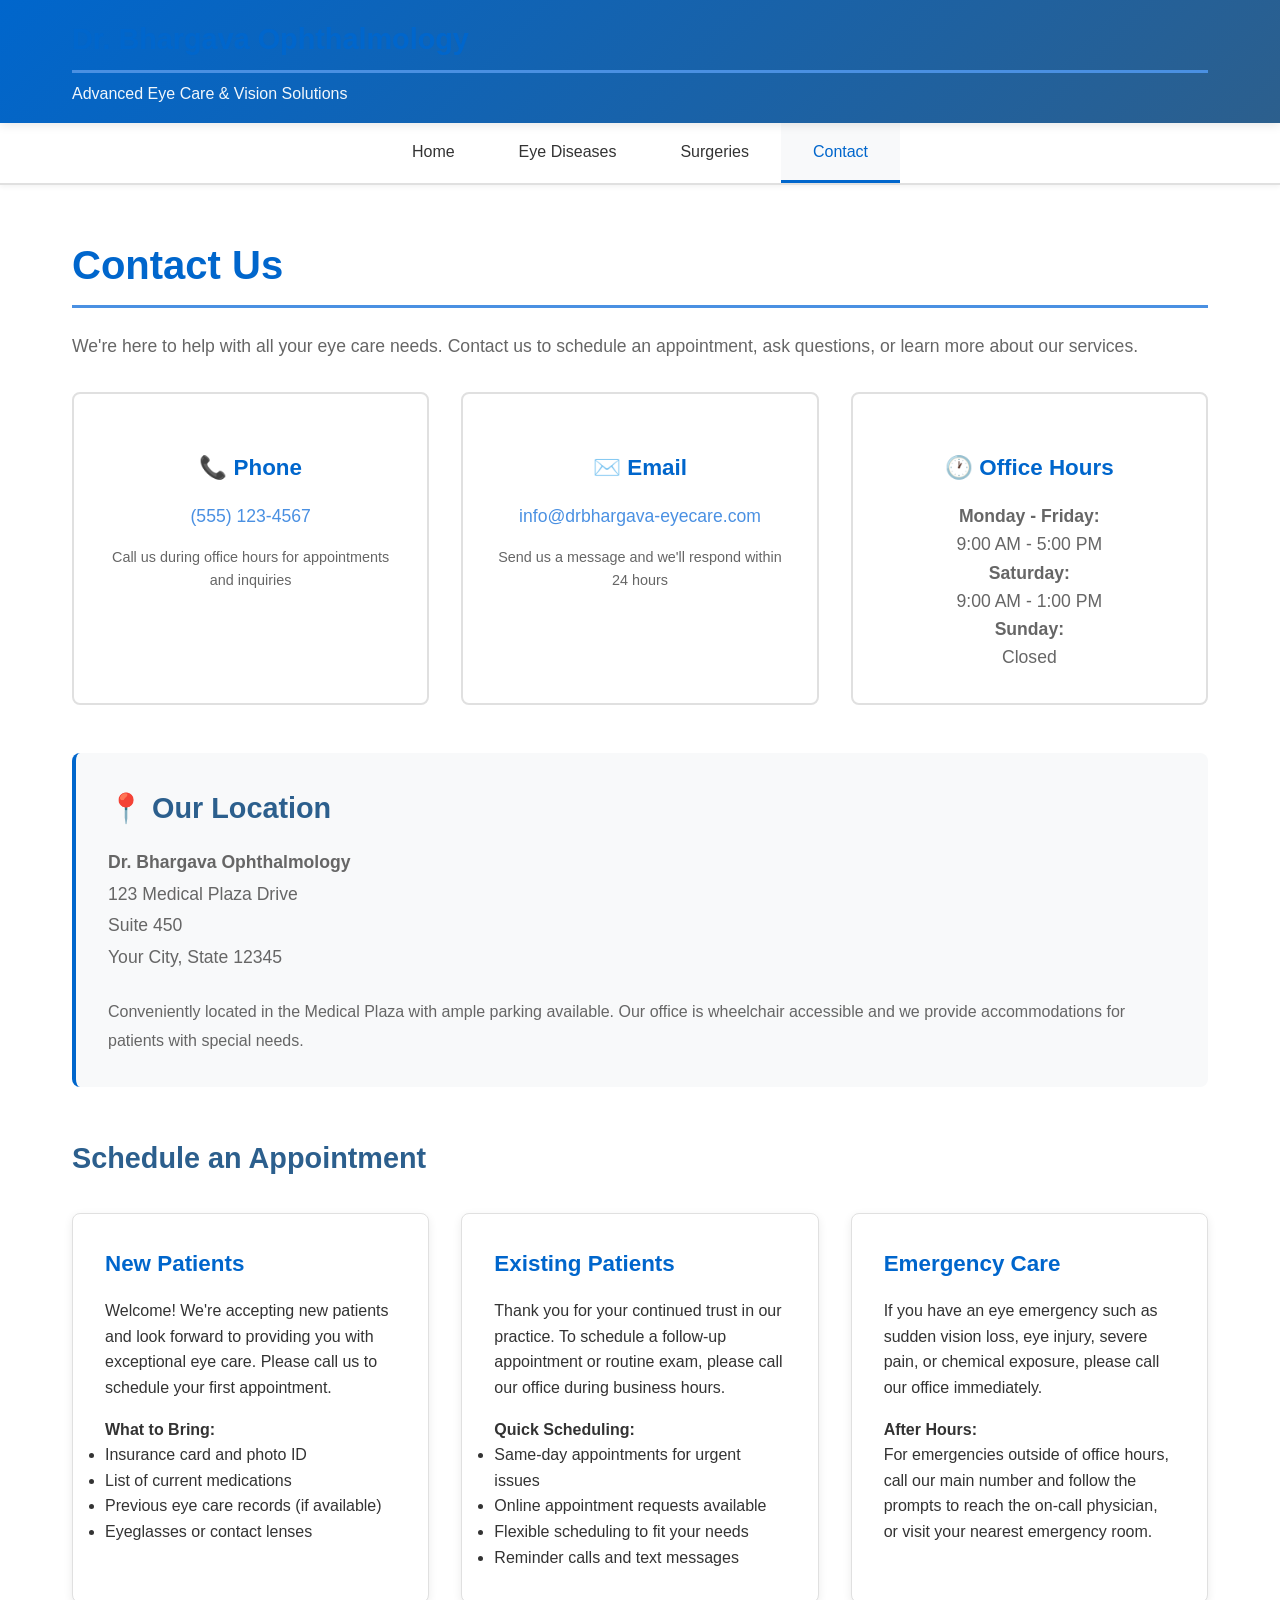
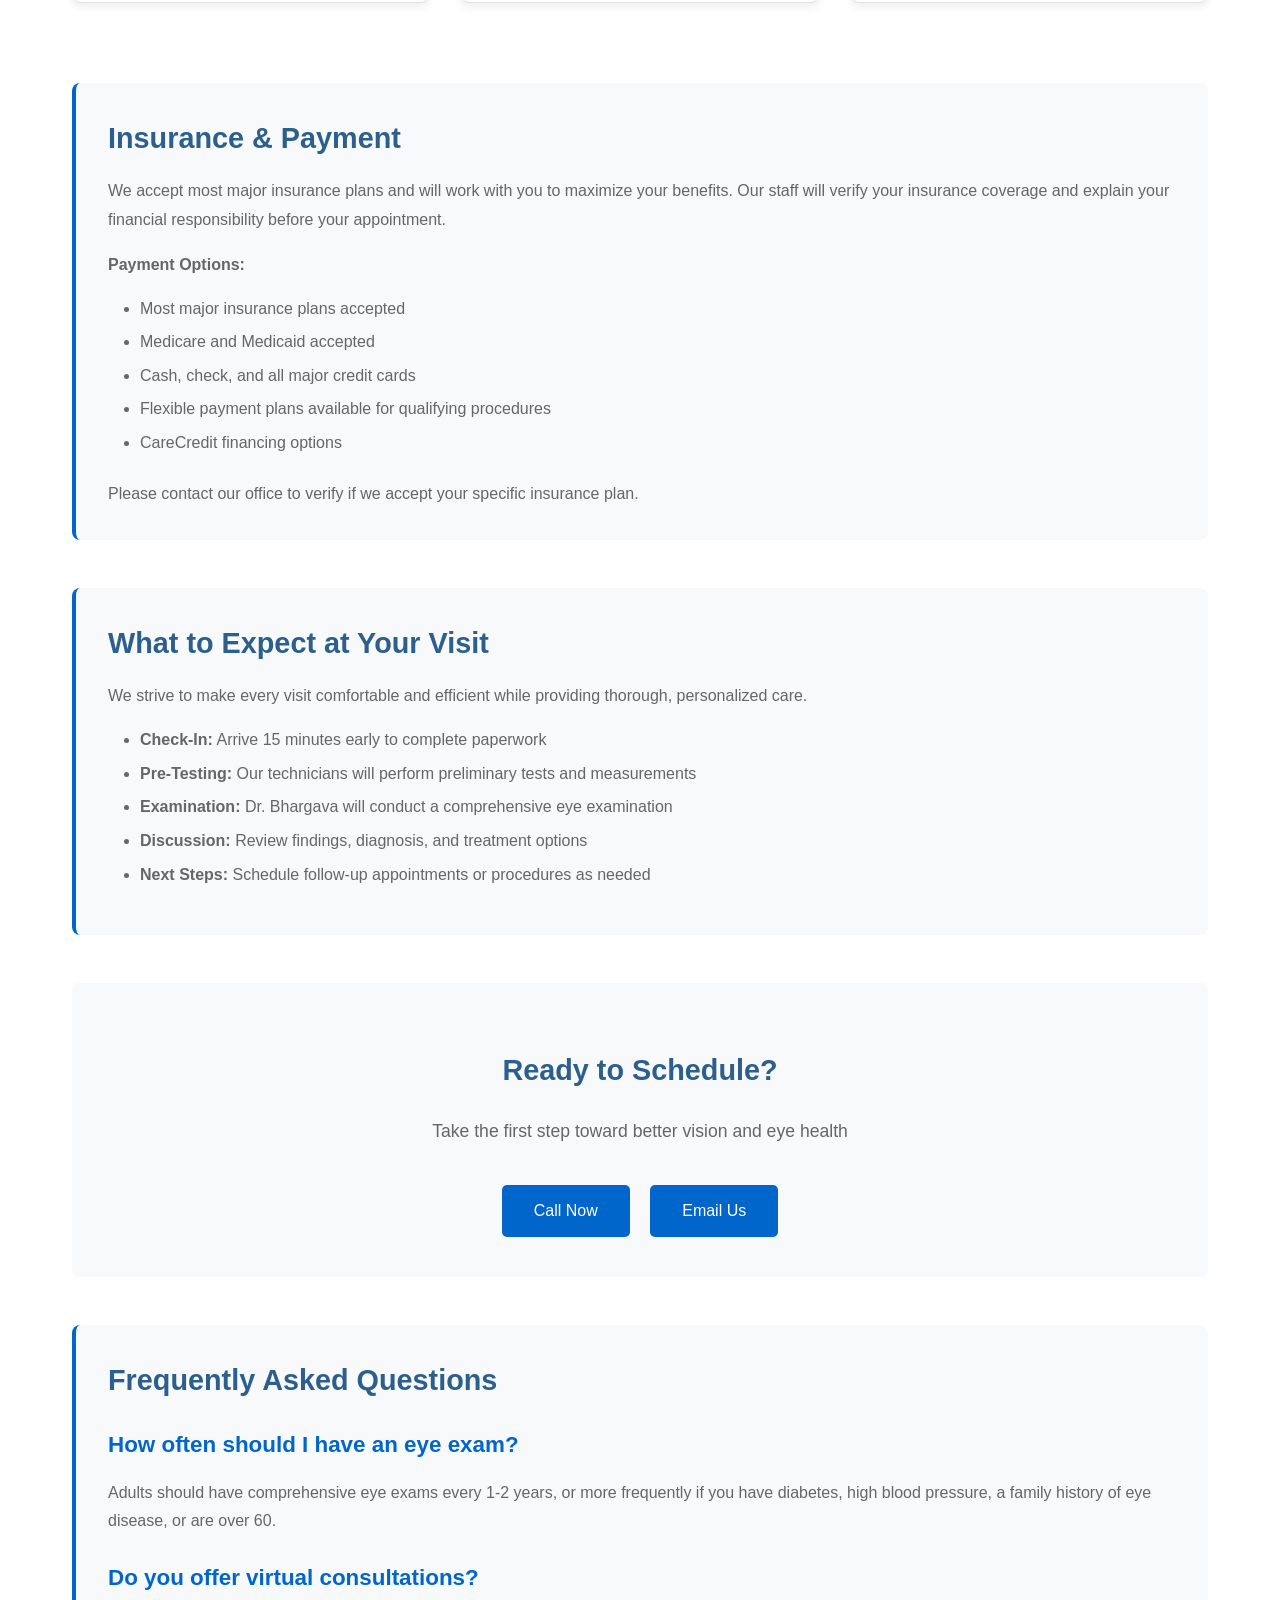
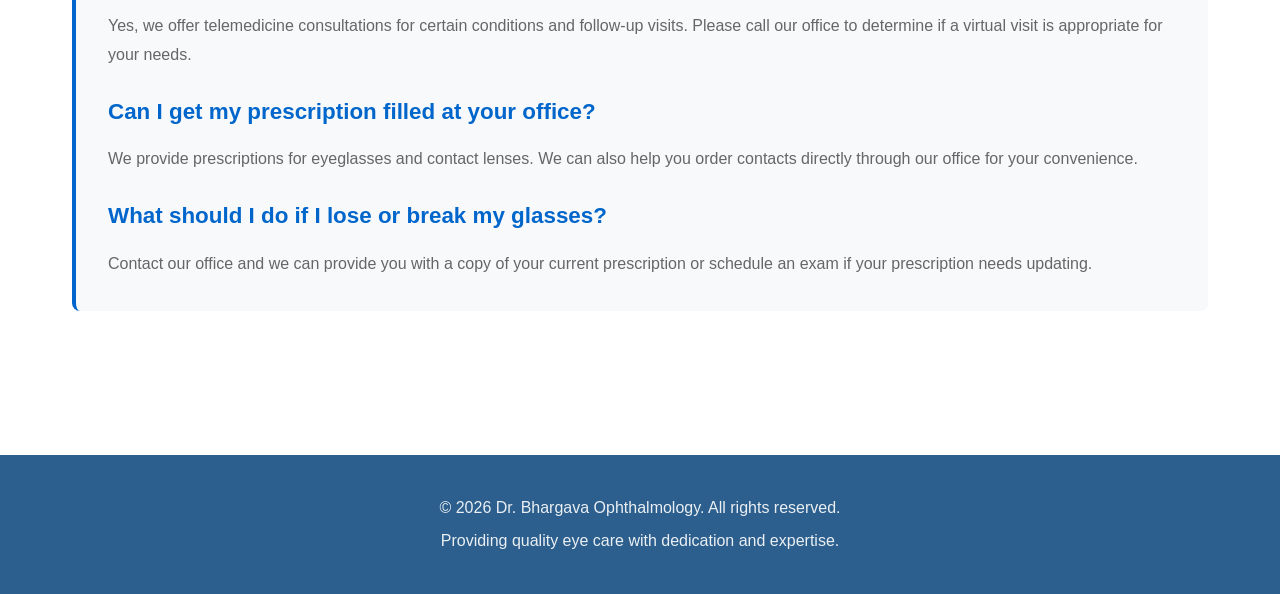
==== contact.html @ e216cf74 "Create professional ophthalmology practice website - Add home page with practice introduction and se" ====
<!DOCTYPE html>
<html lang="en">
<head>
    <meta charset="UTF-8">
    <meta name="viewport" content="width=device-width, initial-scale=1.0">
    <meta name="description" content="Contact Dr. Bhargava Ophthalmology - Schedule appointments, get directions, and reach our eye care team">
    <title>Contact Us - Dr. Bhargava Ophthalmology</title>
    <link rel="stylesheet" href="css/style.css">
</head>
<body>
    <header>
        <div class="header-content">
            <h1 class="practice-name">Dr. Bhargava Ophthalmology</h1>
            <p class="tagline">Advanced Eye Care & Vision Solutions</p>
        </div>
    </header>

    <nav>
        <ul>
            <li><a href="index.html">Home</a></li>
            <li><a href="diseases.html">Eye Diseases</a></li>
            <li><a href="surgeries.html">Surgeries</a></li>
            <li><a href="contact.html" class="active">Contact</a></li>
        </ul>
    </nav>

    <main>
        <div class="container">
            <h1>Contact Us</h1>
            <p style="font-size: 1.1rem; color: #666; margin-bottom: 2rem;">
                We're here to help with all your eye care needs. Contact us to schedule an appointment,
                ask questions, or learn more about our services.
            </p>

            <div class="contact-info">
                <div class="contact-card">
                    <h3>📞 Phone</h3>
                    <p><a href="tel:+15551234567">(555) 123-4567</a></p>
                    <p style="font-size: 0.9rem; margin-top: 1rem;">
                        Call us during office hours for appointments and inquiries
                    </p>
                </div>

                <div class="contact-card">
                    <h3>✉️ Email</h3>
                    <p><a href="mailto:info@drbhargava-eyecare.com">info@drbhargava-eyecare.com</a></p>
                    <p style="font-size: 0.9rem; margin-top: 1rem;">
                        Send us a message and we'll respond within 24 hours
                    </p>
                </div>

                <div class="contact-card">
                    <h3>🕐 Office Hours</h3>
                    <p><strong>Monday - Friday:</strong><br>9:00 AM - 5:00 PM</p>
                    <p><strong>Saturday:</strong><br>9:00 AM - 1:00 PM</p>
                    <p><strong>Sunday:</strong><br>Closed</p>
                </div>
            </div>

            <div class="info-section" style="margin-top: 3rem;">
                <h2>📍 Our Location</h2>
                <p style="font-size: 1.1rem; margin-bottom: 1rem;">
                    <strong>Dr. Bhargava Ophthalmology</strong><br>
                    123 Medical Plaza Drive<br>
                    Suite 450<br>
                    Your City, State 12345
                </p>
                <p style="margin-top: 1.5rem;">
                    Conveniently located in the Medical Plaza with ample parking available.
                    Our office is wheelchair accessible and we provide accommodations for patients
                    with special needs.
                </p>
            </div>

            <section style="margin-top: 3rem;">
                <h2>Schedule an Appointment</h2>
                <div class="grid">
                    <div class="card">
                        <h3>New Patients</h3>
                        <p>
                            Welcome! We're accepting new patients and look forward to providing you with
                            exceptional eye care. Please call us to schedule your first appointment.
                        </p>
                        <p style="margin-top: 1rem;"><strong>What to Bring:</strong></p>
                        <ul>
                            <li>Insurance card and photo ID</li>
                            <li>List of current medications</li>
                            <li>Previous eye care records (if available)</li>
                            <li>Eyeglasses or contact lenses</li>
                        </ul>
                    </div>

                    <div class="card">
                        <h3>Existing Patients</h3>
                        <p>
                            Thank you for your continued trust in our practice. To schedule a follow-up
                            appointment or routine exam, please call our office during business hours.
                        </p>
                        <p style="margin-top: 1rem;"><strong>Quick Scheduling:</strong></p>
                        <ul>
                            <li>Same-day appointments for urgent issues</li>
                            <li>Online appointment requests available</li>
                            <li>Flexible scheduling to fit your needs</li>
                            <li>Reminder calls and text messages</li>
                        </ul>
                    </div>

                    <div class="card">
                        <h3>Emergency Care</h3>
                        <p>
                            If you have an eye emergency such as sudden vision loss, eye injury, severe
                            pain, or chemical exposure, please call our office immediately.
                        </p>
                        <p style="margin-top: 1rem;"><strong>After Hours:</strong></p>
                        <p>
                            For emergencies outside of office hours, call our main number and follow the
                            prompts to reach the on-call physician, or visit your nearest emergency room.
                        </p>
                    </div>
                </div>
            </section>

            <section class="info-section" style="margin-top: 3rem;">
                <h2>Insurance & Payment</h2>
                <p>
                    We accept most major insurance plans and will work with you to maximize your benefits.
                    Our staff will verify your insurance coverage and explain your financial responsibility
                    before your appointment.
                </p>
                <p style="margin-top: 1rem;"><strong>Payment Options:</strong></p>
                <ul>
                    <li>Most major insurance plans accepted</li>
                    <li>Medicare and Medicaid accepted</li>
                    <li>Cash, check, and all major credit cards</li>
                    <li>Flexible payment plans available for qualifying procedures</li>
                    <li>CareCredit financing options</li>
                </ul>
                <p style="margin-top: 1.5rem;">
                    Please contact our office to verify if we accept your specific insurance plan.
                </p>
            </section>

            <section class="info-section" style="margin-top: 3rem;">
                <h2>What to Expect at Your Visit</h2>
                <p>
                    We strive to make every visit comfortable and efficient while providing thorough,
                    personalized care.
                </p>
                <ul style="margin-top: 1rem;">
                    <li><strong>Check-In:</strong> Arrive 15 minutes early to complete paperwork</li>
                    <li><strong>Pre-Testing:</strong> Our technicians will perform preliminary tests and measurements</li>
                    <li><strong>Examination:</strong> Dr. Bhargava will conduct a comprehensive eye examination</li>
                    <li><strong>Discussion:</strong> Review findings, diagnosis, and treatment options</li>
                    <li><strong>Next Steps:</strong> Schedule follow-up appointments or procedures as needed</li>
                </ul>
            </section>

            <section style="text-align: center; margin: 3rem 0; padding: 2rem; background: #f8f9fa; border-radius: 8px;">
                <h2>Ready to Schedule?</h2>
                <p style="margin: 1.5rem 0; font-size: 1.1rem; color: #666;">
                    Take the first step toward better vision and eye health
                </p>
                <div style="margin-top: 2rem;">
                    <a href="tel:+15551234567" class="btn" style="margin: 0.5rem;">Call Now</a>
                    <a href="mailto:info@drbhargava-eyecare.com" class="btn" style="margin: 0.5rem;">Email Us</a>
                </div>
            </section>

            <section class="info-section" style="margin-top: 3rem;">
                <h2>Frequently Asked Questions</h2>

                <h3>How often should I have an eye exam?</h3>
                <p>
                    Adults should have comprehensive eye exams every 1-2 years, or more frequently if you
                    have diabetes, high blood pressure, a family history of eye disease, or are over 60.
                </p>

                <h3>Do you offer virtual consultations?</h3>
                <p>
                    Yes, we offer telemedicine consultations for certain conditions and follow-up visits.
                    Please call our office to determine if a virtual visit is appropriate for your needs.
                </p>

                <h3>Can I get my prescription filled at your office?</h3>
                <p>
                    We provide prescriptions for eyeglasses and contact lenses. We can also help you order
                    contacts directly through our office for your convenience.
                </p>

                <h3>What should I do if I lose or break my glasses?</h3>
                <p>
                    Contact our office and we can provide you with a copy of your current prescription or
                    schedule an exam if your prescription needs updating.
                </p>
            </section>
        </div>
    </main>

    <footer>
        <p>&copy; 2026 Dr. Bhargava Ophthalmology. All rights reserved.</p>
        <p>Providing quality eye care with dedication and expertise.</p>
    </footer>
</body>
</html>
---- css/style.css ----
/* Professional Medical Website Styling */

* {
    margin: 0;
    padding: 0;
    box-sizing: border-box;
}

:root {
    --primary-color: #0066cc;
    --secondary-color: #2c5f8d;
    --accent-color: #4a90e2;
    --text-dark: #333333;
    --text-light: #666666;
    --bg-light: #f8f9fa;
    --white: #ffffff;
    --border-color: #e0e0e0;
}

body {
    font-family: 'Segoe UI', Tahoma, Geneva, Verdana, sans-serif;
    line-height: 1.6;
    color: var(--text-dark);
    background-color: var(--white);
}

/* Header Styles */
header {
    background: linear-gradient(135deg, var(--primary-color), var(--secondary-color));
    color: var(--white);
    padding: 1rem 0;
    box-shadow: 0 2px 10px rgba(0, 0, 0, 0.1);
    position: sticky;
    top: 0;
    z-index: 1000;
}

.header-content {
    max-width: 1200px;
    margin: 0 auto;
    padding: 0 2rem;
}

.practice-name {
    font-size: 1.8rem;
    font-weight: 600;
    margin-bottom: 0.5rem;
}

.tagline {
    font-size: 1rem;
    opacity: 0.95;
    font-weight: 300;
}

/* Navigation */
nav {
    background-color: var(--white);
    border-bottom: 2px solid var(--border-color);
    box-shadow: 0 2px 5px rgba(0, 0, 0, 0.05);
}

nav ul {
    list-style: none;
    display: flex;
    justify-content: center;
    max-width: 1200px;
    margin: 0 auto;
    padding: 0;
}

nav ul li {
    margin: 0;
}

nav ul li a {
    display: block;
    padding: 1rem 2rem;
    text-decoration: none;
    color: var(--text-dark);
    font-weight: 500;
    transition: all 0.3s ease;
    border-bottom: 3px solid transparent;
}

nav ul li a:hover,
nav ul li a.active {
    color: var(--primary-color);
    border-bottom-color: var(--primary-color);
    background-color: var(--bg-light);
}

/* Main Content */
.container {
    max-width: 1200px;
    margin: 0 auto;
    padding: 3rem 2rem;
}

/* Hero Section */
.hero {
    background: linear-gradient(135deg, rgba(0, 102, 204, 0.05), rgba(44, 95, 141, 0.05));
    padding: 4rem 2rem;
    text-align: center;
    border-radius: 10px;
    margin-bottom: 3rem;
}

.hero h1 {
    font-size: 2.5rem;
    color: var(--primary-color);
    margin-bottom: 1rem;
}

.hero p {
    font-size: 1.2rem;
    color: var(--text-light);
    max-width: 800px;
    margin: 0 auto;
    line-height: 1.8;
}

/* Page Titles */
h1 {
    color: var(--primary-color);
    font-size: 2.5rem;
    margin-bottom: 1.5rem;
    border-bottom: 3px solid var(--accent-color);
    padding-bottom: 0.5rem;
}

h2 {
    color: var(--secondary-color);
    font-size: 1.8rem;
    margin: 2rem 0 1rem;
}

h3 {
    color: var(--primary-color);
    font-size: 1.4rem;
    margin: 1.5rem 0 1rem;
}

/* Cards */
.card {
    background: var(--white);
    border: 1px solid var(--border-color);
    border-radius: 8px;
    padding: 2rem;
    margin-bottom: 2rem;
    box-shadow: 0 3px 10px rgba(0, 0, 0, 0.08);
    transition: transform 0.3s ease, box-shadow 0.3s ease;
}

.card:hover {
    transform: translateY(-3px);
    box-shadow: 0 5px 20px rgba(0, 0, 0, 0.12);
}

.card h3 {
    color: var(--primary-color);
    margin-top: 0;
}

/* Grid Layout */
.grid {
    display: grid;
    grid-template-columns: repeat(auto-fit, minmax(300px, 1fr));
    gap: 2rem;
    margin: 2rem 0;
}

/* Info Sections */
.info-section {
    background: var(--bg-light);
    padding: 2rem;
    border-radius: 8px;
    margin-bottom: 2rem;
    border-left: 4px solid var(--primary-color);
}

.info-section h2 {
    margin-top: 0;
}

.info-section p {
    color: var(--text-light);
    line-height: 1.8;
}

.info-section ul {
    margin: 1rem 0;
    padding-left: 2rem;
}

.info-section li {
    margin: 0.5rem 0;
    color: var(--text-light);
}

/* Contact Information */
.contact-info {
    display: grid;
    grid-template-columns: repeat(auto-fit, minmax(250px, 1fr));
    gap: 2rem;
    margin: 2rem 0;
}

.contact-card {
    background: var(--white);
    padding: 2rem;
    border-radius: 8px;
    border: 2px solid var(--border-color);
    text-align: center;
    transition: all 0.3s ease;
}

.contact-card:hover {
    border-color: var(--primary-color);
    box-shadow: 0 5px 15px rgba(0, 102, 204, 0.15);
}

.contact-card h3 {
    color: var(--primary-color);
    margin-bottom: 1rem;
}

.contact-card p {
    color: var(--text-light);
    font-size: 1.1rem;
}

.contact-card a {
    color: var(--accent-color);
    text-decoration: none;
}

.contact-card a:hover {
    text-decoration: underline;
}

/* Footer */
footer {
    background-color: var(--secondary-color);
    color: var(--white);
    text-align: center;
    padding: 2rem;
    margin-top: 4rem;
}

footer p {
    margin: 0.5rem 0;
    opacity: 0.9;
}

/* Buttons */
.btn {
    display: inline-block;
    padding: 0.8rem 2rem;
    background-color: var(--primary-color);
    color: var(--white);
    text-decoration: none;
    border-radius: 5px;
    font-weight: 500;
    transition: all 0.3s ease;
    border: none;
    cursor: pointer;
}

.btn:hover {
    background-color: var(--secondary-color);
    transform: translateY(-2px);
    box-shadow: 0 5px 15px rgba(0, 102, 204, 0.3);
}

/* Responsive Design */
@media (max-width: 768px) {
    .practice-name {
        font-size: 1.4rem;
    }

    nav ul {
        flex-direction: column;
        align-items: center;
    }

    nav ul li a {
        padding: 0.8rem 1rem;
    }

    .hero h1 {
        font-size: 2rem;
    }

    .hero p {
        font-size: 1rem;
    }

    h1 {
        font-size: 2rem;
    }

    h2 {
        font-size: 1.5rem;
    }

    .container {
        padding: 2rem 1rem;
    }

    .grid {
        grid-template-columns: 1fr;
    }
}

/* Accessibility */
a:focus,
button:focus {
    outline: 2px solid var(--accent-color);
    outline-offset: 2px;
}

/* Print Styles */
@media print {
    header,
    nav,
    footer {
        display: none;
    }

    body {
        font-size: 12pt;
        color: black;
    }

    .card,
    .info-section {
        page-break-inside: avoid;
    }
}
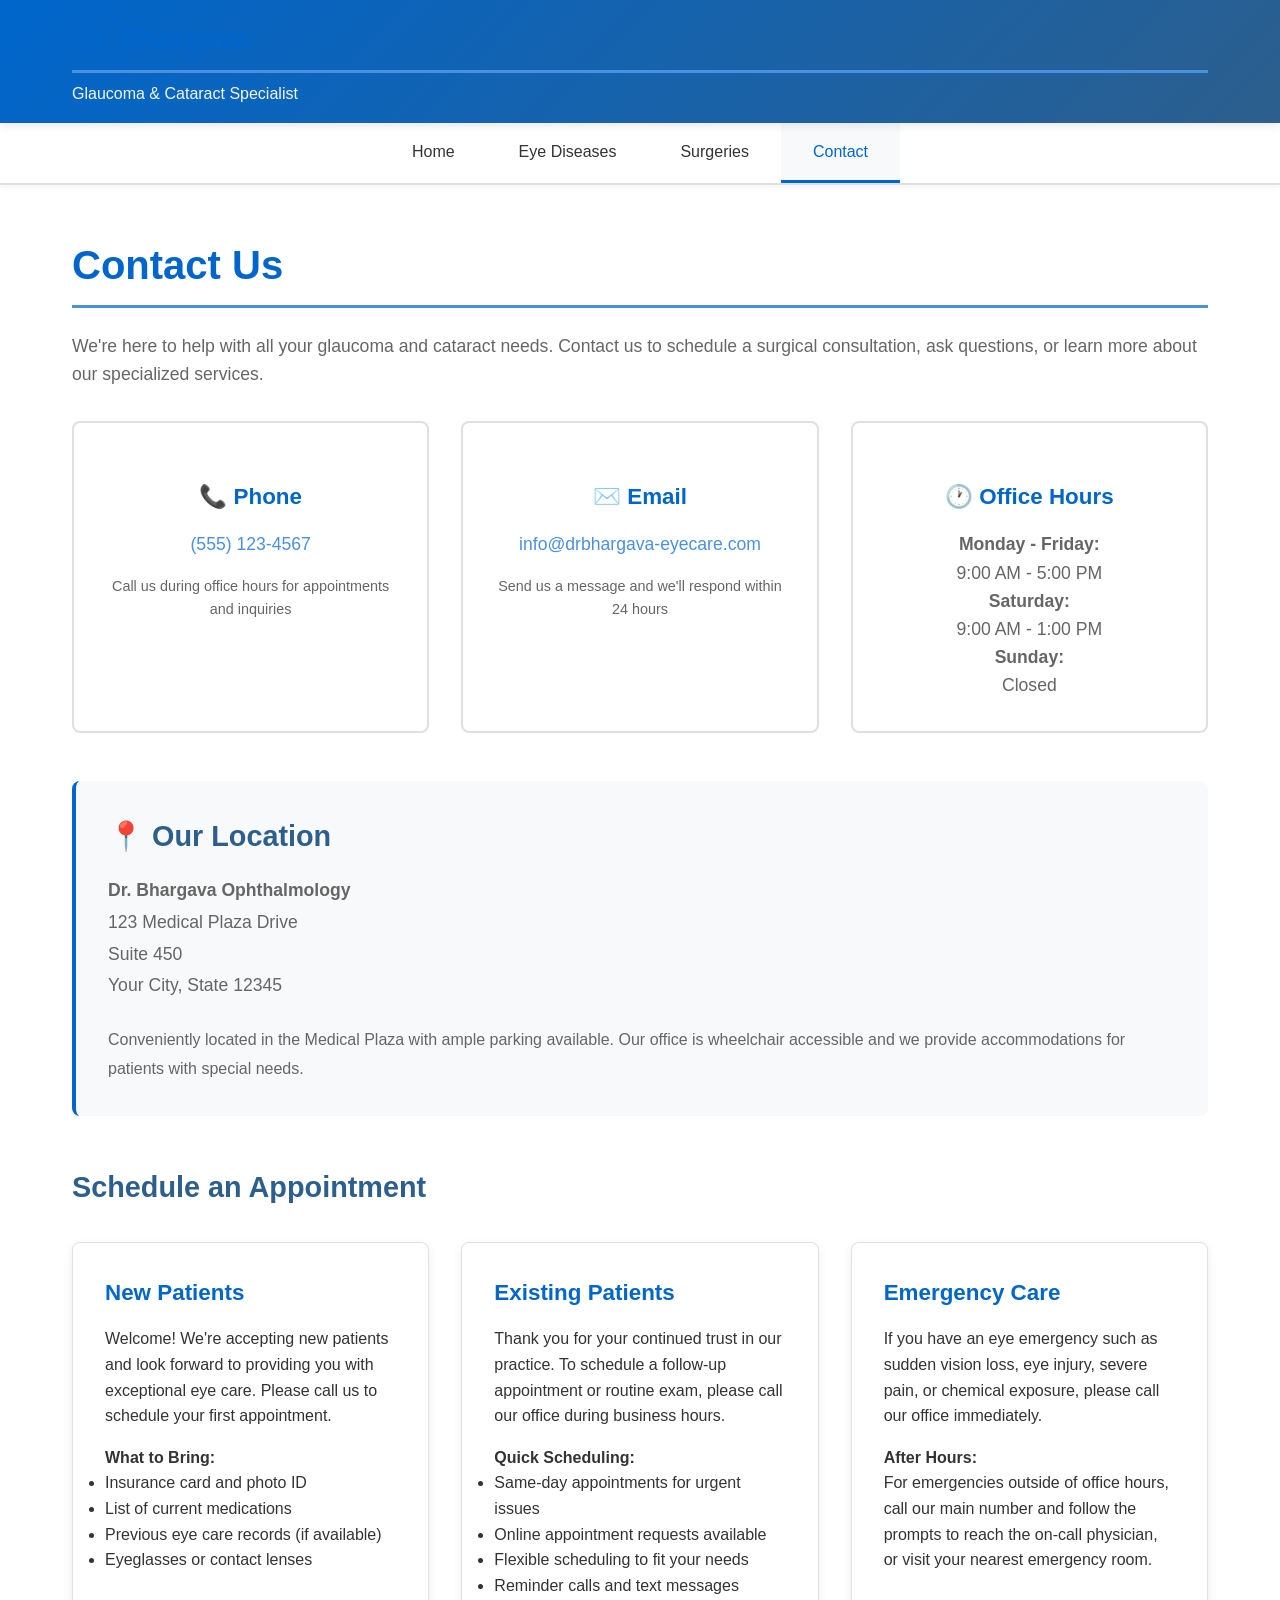
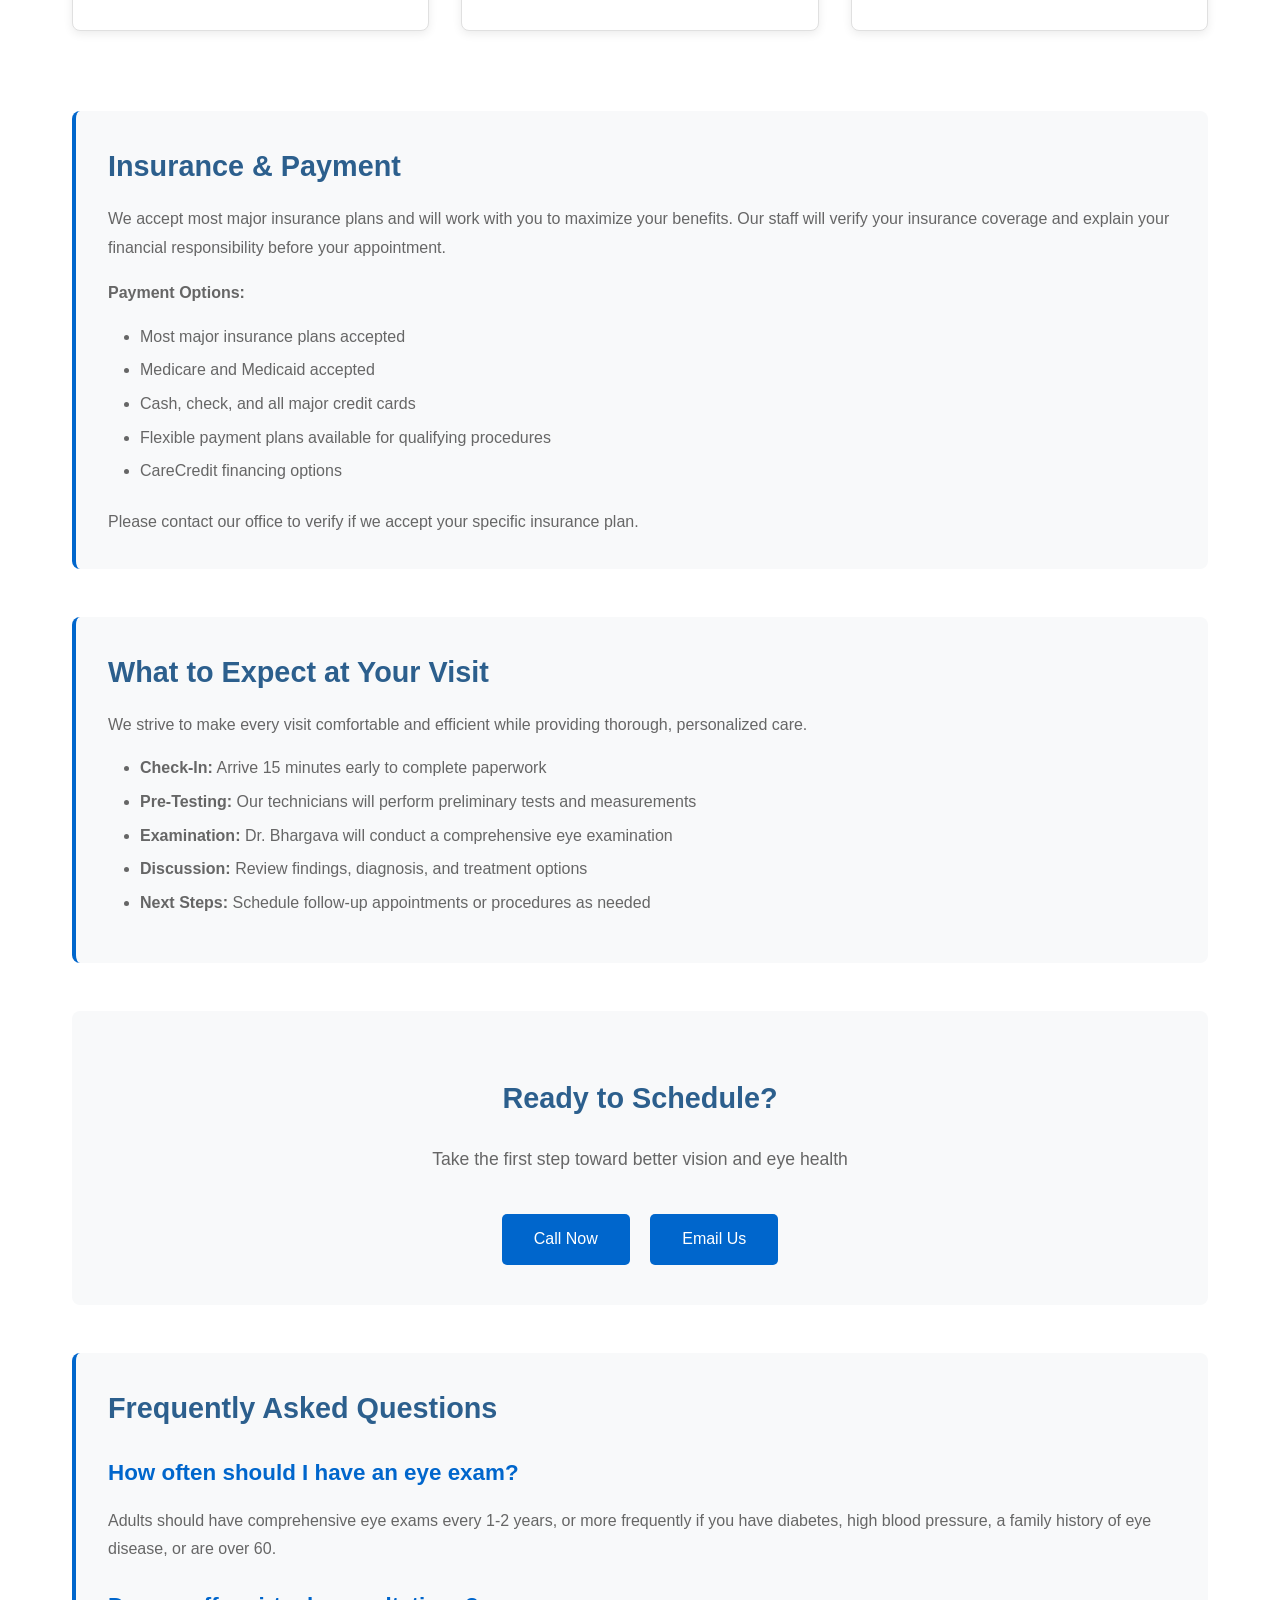
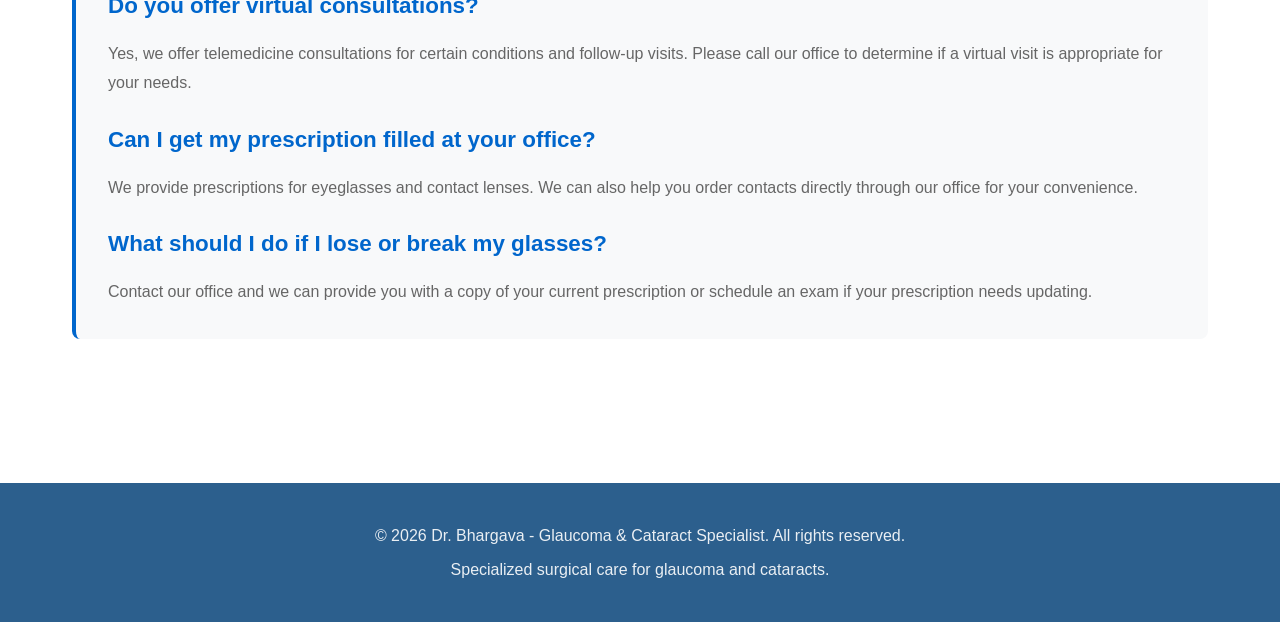
==== commit 03bf042d: "Update website to reflect specialized glaucoma and cataract practice - Update all pages to emphasize" ====
--- a/contact.html
+++ b/contact.html
@@ -3,15 +3,15 @@
 <head>
     <meta charset="UTF-8">
     <meta name="viewport" content="width=device-width, initial-scale=1.0">
-    <meta name="description" content="Contact Dr. Bhargava Ophthalmology - Schedule appointments, get directions, and reach our eye care team">
-    <title>Contact Us - Dr. Bhargava Ophthalmology</title>
+    <meta name="description" content="Contact Dr. Bhargava - Schedule glaucoma and cataract surgery consultations with fellowship-trained specialist">
+    <title>Contact Us - Dr. Bhargava</title>
     <link rel="stylesheet" href="css/style.css">
 </head>
 <body>
     <header>
         <div class="header-content">
-            <h1 class="practice-name">Dr. Bhargava Ophthalmology</h1>
-            <p class="tagline">Advanced Eye Care & Vision Solutions</p>
+            <h1 class="practice-name">Dr. Bhargava</h1>
+            <p class="tagline">Glaucoma & Cataract Specialist</p>
         </div>
     </header>
 
@@ -28,8 +28,8 @@
         <div class="container">
             <h1>Contact Us</h1>
             <p style="font-size: 1.1rem; color: #666; margin-bottom: 2rem;">
-                We're here to help with all your eye care needs. Contact us to schedule an appointment,
-                ask questions, or learn more about our services.
+                We're here to help with all your glaucoma and cataract needs. Contact us to schedule a
+                surgical consultation, ask questions, or learn more about our specialized services.
             </p>
 
             <div class="contact-info">
@@ -197,8 +197,8 @@
     </main>
 
     <footer>
-        <p>&copy; 2026 Dr. Bhargava Ophthalmology. All rights reserved.</p>
-        <p>Providing quality eye care with dedication and expertise.</p>
+        <p>&copy; 2026 Dr. Bhargava - Glaucoma & Cataract Specialist. All rights reserved.</p>
+        <p>Specialized surgical care for glaucoma and cataracts.</p>
     </footer>
 </body>
 </html>
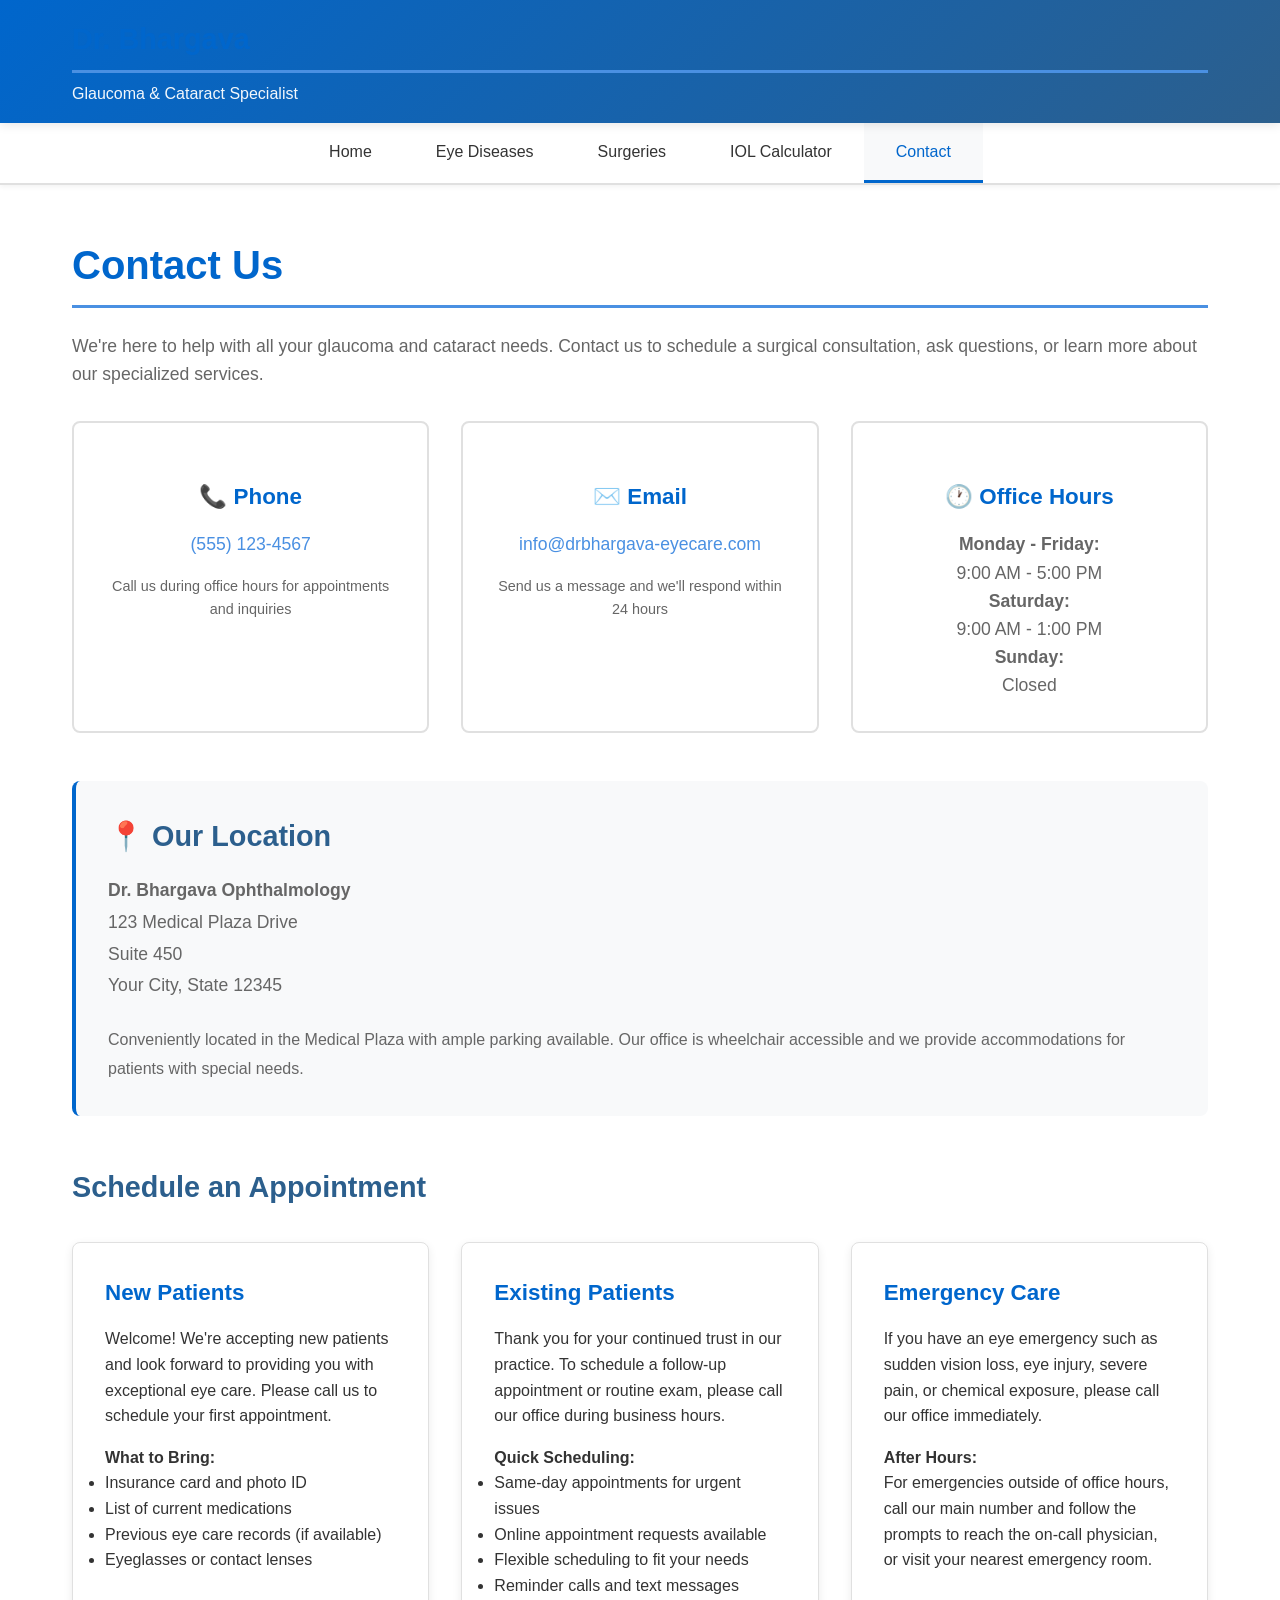
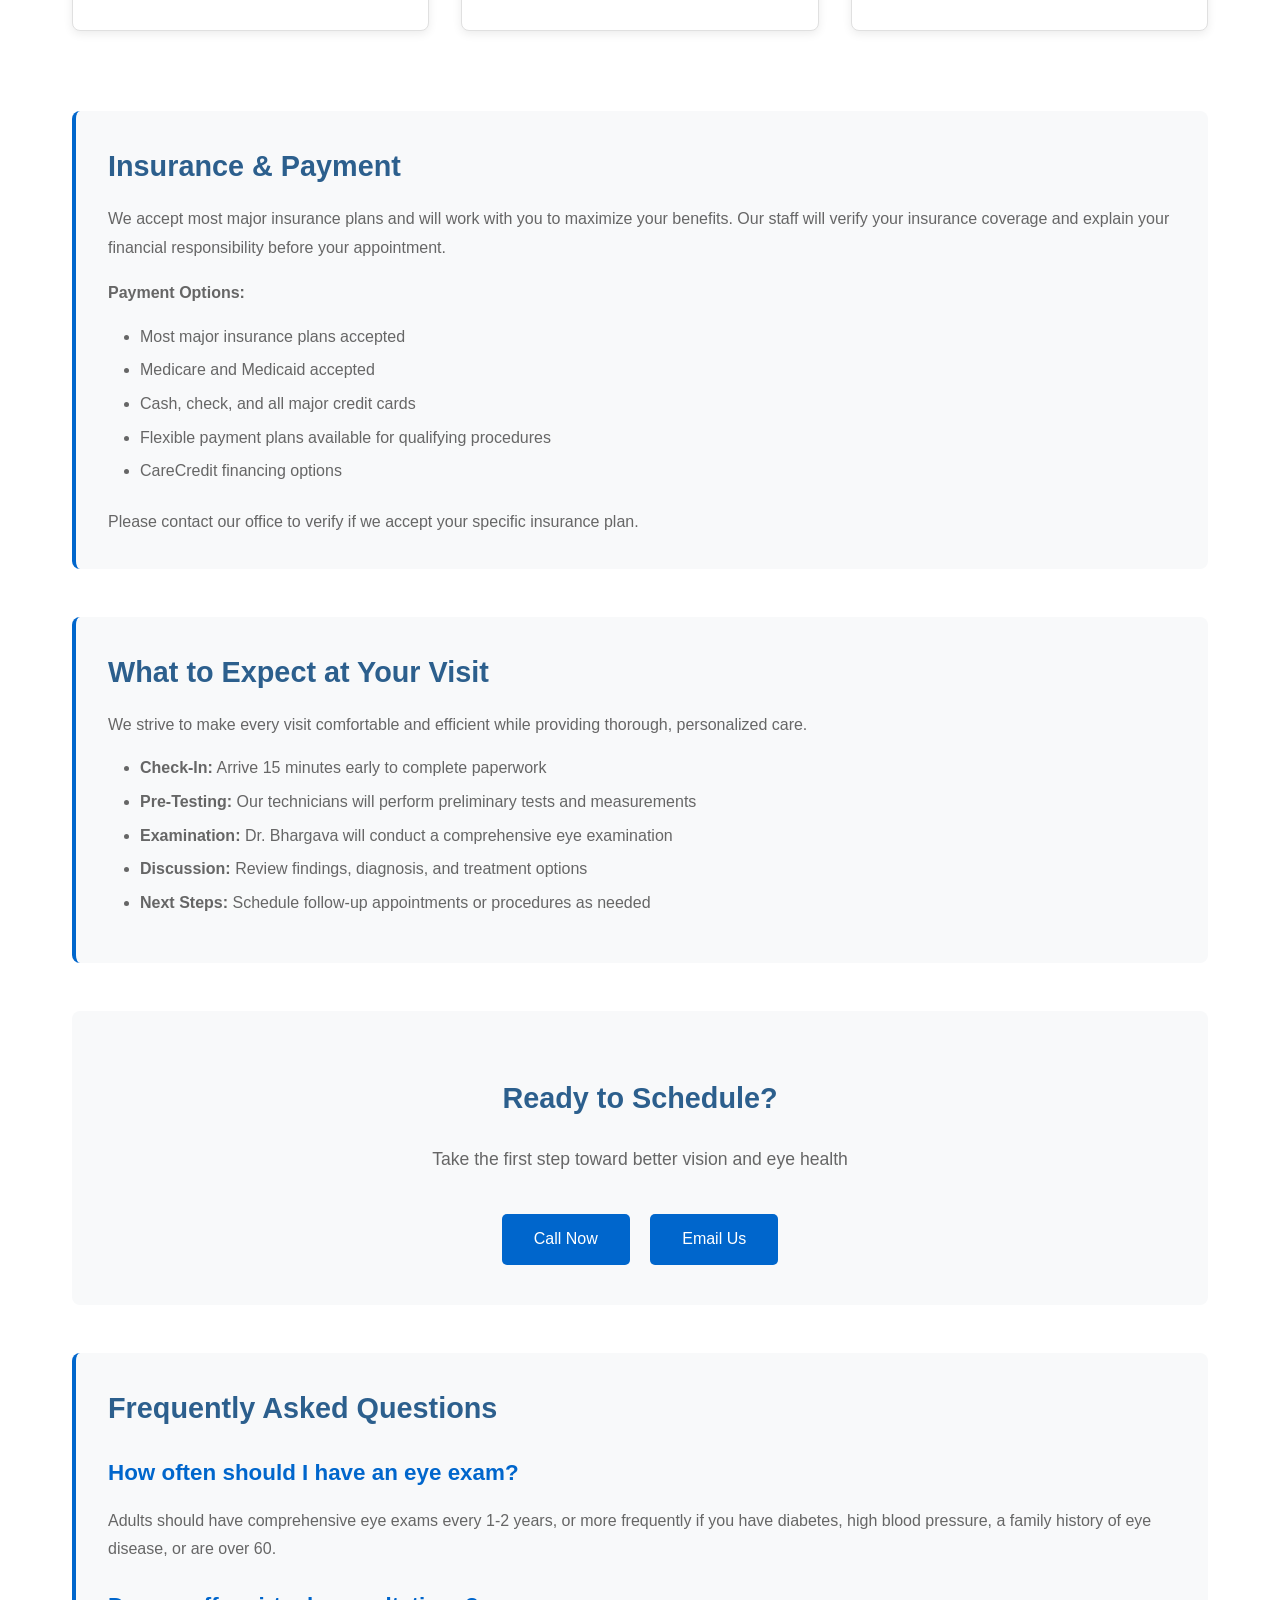
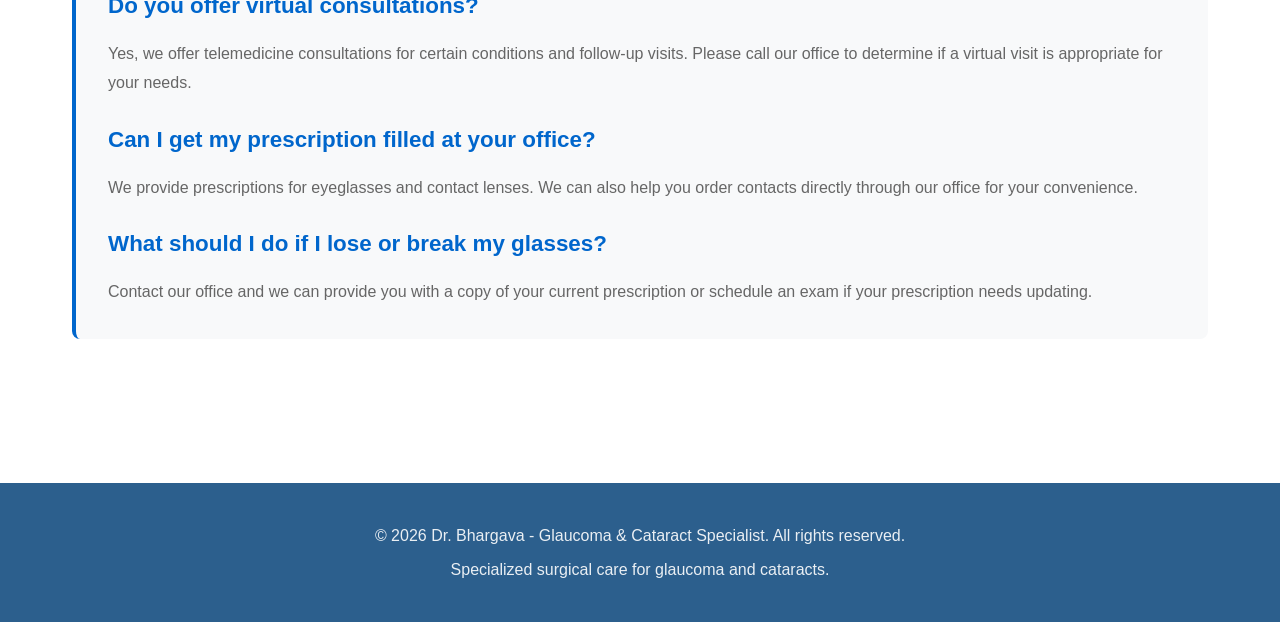
==== commit 30958bbd: "Add IOL Master Calculator web application Implemented a comprehensive web-based IOL Master calculato" ====
--- a/contact.html
+++ b/contact.html
@@ -20,6 +20,7 @@
             <li><a href="index.html">Home</a></li>
             <li><a href="diseases.html">Eye Diseases</a></li>
             <li><a href="surgeries.html">Surgeries</a></li>
+            <li><a href="iol-calculator.html">IOL Calculator</a></li>
             <li><a href="contact.html" class="active">Contact</a></li>
         </ul>
     </nav>
